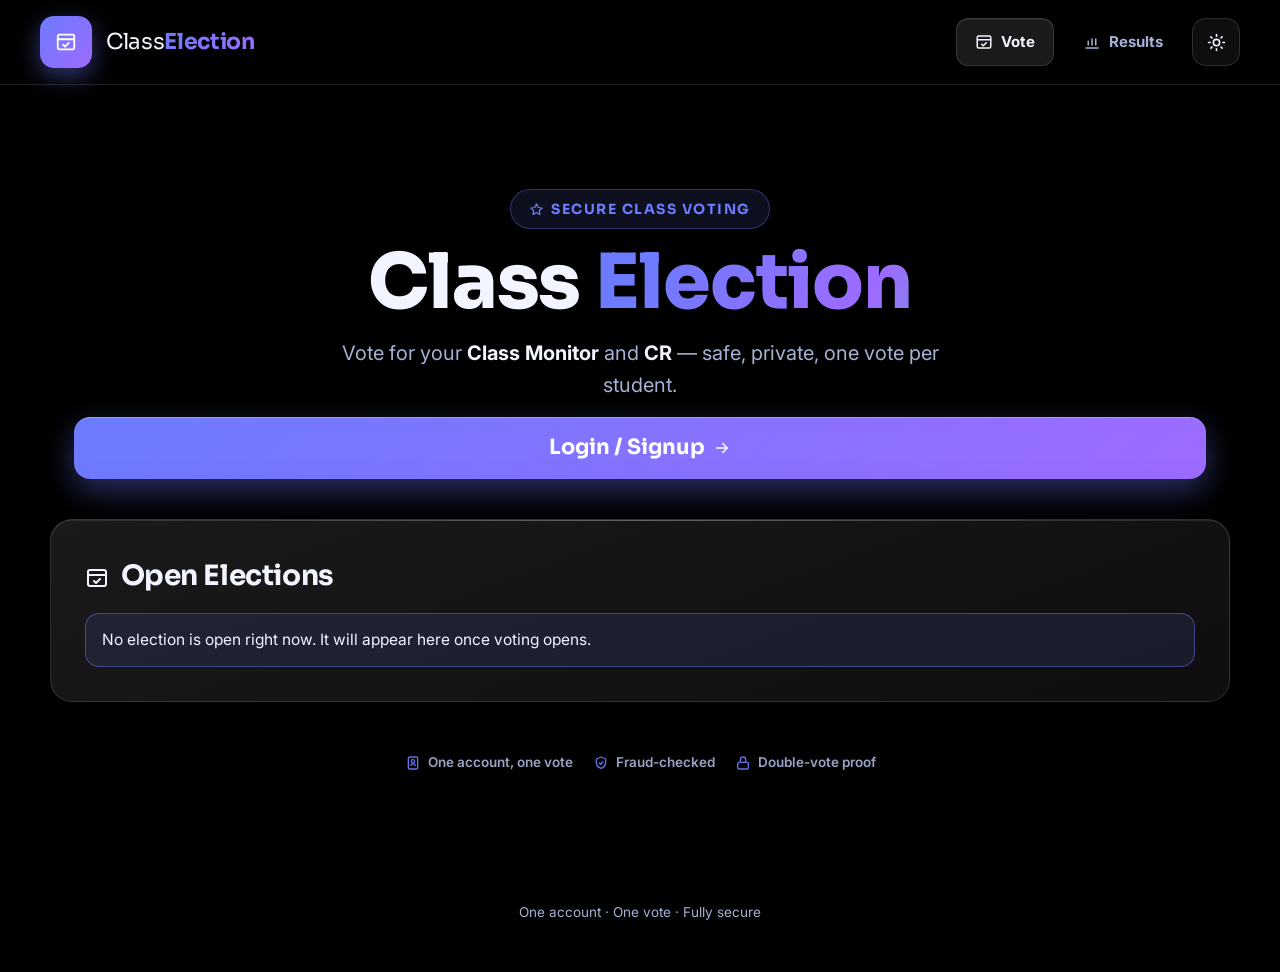
==== index.html @ 19b4c47c "BharatCart Universal — full source" ====
<!doctype html>
<html lang="en" data-theme="dark">
  <head>
    <meta charset="UTF-8" />
    <meta name="viewport" content="width=device-width, initial-scale=1.0, viewport-fit=cover" />
    <meta name="description" content="Secure online voting for Class Monitor and CR election." />
    <meta name="theme-color" content="#000000" />
    <title>Class Election — Monitor &amp; CR Voting</title>
    <script>
      // No-flash theme: apply saved theme before first paint
      (function () {
        try {
          var t = localStorage.getItem("ce-theme") || "dark";
          document.documentElement.setAttribute("data-theme", t);
          var m = document.querySelector('meta[name="theme-color"]');
          if (m) m.setAttribute("content", t === "light" ? "#eef1f8" : "#000000");
        } catch (e) {}
      })();
    </script>
    <link rel="preconnect" href="https://fonts.googleapis.com" />
    <link rel="preconnect" href="https://fonts.gstatic.com" crossorigin />
    <link
      href="https://fonts.googleapis.com/css2?family=Sora:wght@500;600;700;800&family=Inter:wght@400;500;600;700&family=JetBrains+Mono:wght@600;700;800&display=swap"
      rel="stylesheet"
    />
    <link rel="stylesheet" href="./styles.css" />
    <script src="./config.js"></script>
  </head>
  <body>
    <div class="bg" aria-hidden="true">
      <div class="bg-aurora a1"></div>
      <div class="bg-aurora a2"></div>
      <div class="bg-aurora a3"></div>
      <div class="bg-grid"></div>
      <div class="bg-noise"></div>
    </div>
    <div id="app"></div>
    <script src="./app.js"></script>
  </body>
</html>
---- styles.css ----
/* ============================================================
   ClassElection — heavy universal design system
   Themes: AMOLED dark (default) + Day light, toggled via
   [data-theme] on <html>. One codebase, every screen:
   mobile → tablet → laptop → TV.
   Fonts: Sora (display) · Inter (body) · JetBrains Mono (codes)
   ============================================================ */

/* ---------- AMOLED DARK (default) ---------- */
:root,
:root[data-theme="dark"] {
  --bg: #000000;
  --bg-soft: #0a0d18;
  --card: rgba(255, 255, 255, 0.055);
  --card-strong: rgba(255, 255, 255, 0.1);
  --card-solid: #10141f;
  --border: rgba(255, 255, 255, 0.13);
  --text: #f2f5ff;
  --muted: #a7b1d4;
  --input-bg: rgba(0, 0, 0, 0.45);
  --accent: #6c7bff;
  --accent2: #9d6bff;
  --green: #34d399;
  --red: #f87171;
  --amber: #fbbf24;
  --shadow: 0 24px 70px rgba(0, 0, 0, 0.55);
  --glow-a1: rgba(108, 123, 255, 0.5);
  --glow-a2: rgba(157, 107, 255, 0.38);
  --glow-a3: rgba(52, 211, 153, 0.2);
  --grid-line: rgba(255, 255, 255, 0.04);
  --topbar-bg: rgba(0, 0, 0, 0.72);
  --stat-bg: rgba(0, 0, 0, 0.35);
  color-scheme: dark;
}

/* ---------- DAY LIGHT ---------- */
:root[data-theme="light"] {
  --bg: #e9edf6;
  --bg-soft: #f7f9fd;
  --card: rgba(255, 255, 255, 0.62);
  --card-strong: rgba(255, 255, 255, 0.85);
  --card-solid: #ffffff;
  --border: rgba(20, 32, 70, 0.12);
  --text: #101a33;
  --muted: #5b6a8f;
  --input-bg: rgba(255, 255, 255, 0.9);
  --accent: #4f5ef5;
  --accent2: #8b46ff;
  --green: #0d9d6c;
  --red: #dc2626;
  --amber: #b45309;
  --shadow: 0 24px 60px rgba(50, 70, 140, 0.16);
  --glow-a1: rgba(108, 123, 255, 0.28);
  --glow-a2: rgba(157, 107, 255, 0.22);
  --glow-a3: rgba(52, 211, 153, 0.16);
  --grid-line: rgba(20, 32, 70, 0.05);
  --topbar-bg: rgba(255, 255, 255, 0.72);
  --stat-bg: rgba(255, 255, 255, 0.7);
  color-scheme: light;
}

:root {
  --radius: clamp(14px, 2.5vw, 22px);
  --gap: clamp(12px, 2.5vw, 24px);
  --pad: clamp(18px, 4vw, 34px);
  --tap: 48px;
  --font-display: "Sora", "Segoe UI", system-ui, sans-serif;
  --font-body: "Inter", "Segoe UI", system-ui, sans-serif;
  --font-mono: "JetBrains Mono", ui-monospace, monospace;
  --maxw: min(1180px, 100% - clamp(24px, 6vw, 64px));
}

* { box-sizing: border-box; margin: 0; padding: 0; }

html { scroll-behavior: smooth; -webkit-text-size-adjust: 100%; }

body {
  font-family: var(--font-body);
  background: var(--bg);
  color: var(--text);
  min-height: 100vh;
  min-height: 100dvh;
  font-size: clamp(15px, 1.6vw + 0.6rem, 18px);
  line-height: 1.6;
  -webkit-tap-highlight-color: transparent;
  overflow-x: hidden;
  transition: background 0.35s ease, color 0.35s ease;
}

::selection { background: rgba(108, 123, 255, 0.45); }
a { color: var(--accent2); }

h1, h2, h3, .brand-text, .feature-title, .stat-num, .position-title h3 {
  font-family: var(--font-display);
  letter-spacing: -0.015em;
}

/* ---------- Animated background ---------- */
.bg { position: fixed; inset: 0; z-index: -1; overflow: hidden; background: var(--bg); transition: background 0.35s ease; }
.bg-aurora { position: absolute; border-radius: 50%; filter: blur(clamp(60px, 12vw, 160px)); opacity: 0.55; will-change: transform; }
.a1 {
  width: 55vmax; height: 55vmax; left: -15vmax; top: -15vmax;
  background: radial-gradient(circle, var(--glow-a1), transparent 65%);
  animation: drift1 26s ease-in-out infinite alternate;
}
.a2 {
  width: 48vmax; height: 48vmax; right: -12vmax; top: 12vh;
  background: radial-gradient(circle, var(--glow-a2), transparent 65%);
  animation: drift2 32s ease-in-out infinite alternate;
}
.a3 {
  width: 60vmax; height: 60vmax; left: 18vw; bottom: -28vmax;
  background: radial-gradient(circle, var(--glow-a3), transparent 65%);
  animation: drift1 38s ease-in-out infinite alternate-reverse;
}
@keyframes drift1 { from { transform: translate(0, 0) scale(1); } to { transform: translate(9vmax, 6vmax) scale(1.18); } }
@keyframes drift2 { from { transform: translate(0, 0) scale(1.1); } to { transform: translate(-8vmax, 8vmax) scale(0.94); } }
.bg-grid {
  position: absolute; inset: 0;
  background-image:
    linear-gradient(var(--grid-line) 1px, transparent 1px),
    linear-gradient(90deg, var(--grid-line) 1px, transparent 1px);
  background-size: clamp(36px, 6vw, 72px) clamp(36px, 6vw, 72px);
  mask-image: radial-gradient(ellipse 90% 70% at 50% 0%, black 30%, transparent 100%);
}
.bg-noise {
  position: absolute; inset: 0; opacity: 0.5; mix-blend-mode: overlay;
  background-image: url("data:image/svg+xml,%3Csvg xmlns='http://www.w3.org/2000/svg' width='120' height='120'%3E%3Cfilter id='n'%3E%3CfeTurbulence type='fractalNoise' baseFrequency='0.9' numOctaves='2'/%3E%3CfeColorMatrix type='saturate' values='0'/%3E%3C/filter%3E%3Crect width='120' height='120' filter='url(%23n)' opacity='0.28'/%3E%3C/svg%3E");
}
:root[data-theme="light"] .bg-noise { opacity: 0.25; }

/* ---------- Layout ---------- */
.container {
  width: var(--maxw);
  margin-inline: auto;
  padding: clamp(16px, 3vw, 32px) 0 clamp(48px, 8vw, 96px);
  display: flex; flex-direction: column; gap: var(--gap);
}

/* ---------- Top bar ---------- */
.topbar {
  position: sticky; top: 0; z-index: 50;
  display: flex; align-items: center; justify-content: space-between;
  gap: 12px;
  padding: clamp(10px, 1.8vw, 16px) clamp(16px, 4vw, 40px);
  background: var(--topbar-bg);
  backdrop-filter: blur(18px) saturate(1.4);
  -webkit-backdrop-filter: blur(18px) saturate(1.4);
  border-bottom: 1px solid var(--border);
  transition: background 0.35s ease;
}
.brand { display: flex; align-items: center; gap: clamp(8px, 1.5vw, 14px); text-decoration: none; color: var(--text); }
.brand-badge {
  font-size: clamp(20px, 3vw, 28px);
  width: clamp(40px, 7vw, 52px); height: clamp(40px, 7vw, 52px);
  display: grid; place-items: center; border-radius: 14px;
  background: linear-gradient(135deg, var(--accent), var(--accent2));
  box-shadow: 0 8px 24px rgba(108, 123, 255, 0.45);
}
.brand-text { font-size: clamp(17px, 2.6vw, 22px); }
.brand-text b {
  background: linear-gradient(135deg, var(--accent), var(--accent2));
  -webkit-background-clip: text; background-clip: text; color: transparent;
}
.topnav { display: flex; gap: clamp(4px, 1vw, 10px); align-items: center; }
.topnav a {
  display: inline-flex; align-items: center; gap: 8px;
  min-height: var(--tap);
  padding: 8px clamp(10px, 2vw, 18px);
  color: var(--muted); text-decoration: none;
  font-size: clamp(13px, 1.8vw, 15px); font-weight: 700;
  border-radius: 12px; border: 1px solid transparent;
  transition: all 0.18s ease;
}
.topnav a:hover { color: var(--text); background: var(--card); }
.topnav a.active {
  color: var(--text); background: var(--card-strong);
  border-color: var(--border);
  box-shadow: inset 0 1px 0 rgba(255, 255, 255, 0.08);
}
.topnav a.admin-link { color: var(--amber); }
.topnav a.admin-link.active { color: var(--amber); }
.nav-icon { font-size: 1.1em; }
@media (max-width: 480px) {
  .nav-label { display: none; }
  .topnav a { padding: 8px 12px; }
  .nav-icon { font-size: 1.35em; }
  /* 390px fit: brand text hide, tighter bar, smaller toggle buttons */
  .brand-text { display: none; }
  .topbar { gap: 8px; padding: 10px 12px; }
  .topnav { gap: 6px; }
  .icon-btn { width: 42px; height: 42px; font-size: 18px; border-radius: 12px; }
}

/* Icon toggle buttons (theme / sound) */
.icon-btn {
  width: var(--tap); height: var(--tap);
  display: grid; place-items: center;
  font-size: 20px; cursor: pointer;
  background: var(--card); border: 1px solid var(--border);
  border-radius: 14px; color: var(--text);
  transition: transform 0.15s ease, border-color 0.15s ease;
  flex-shrink: 0;
}
.icon-btn:hover { border-color: var(--accent); transform: translateY(-2px); }
.icon-btn:active { transform: scale(0.94); }

/* ---------- Cards ---------- */
.card {
  background: linear-gradient(160deg, var(--card-strong), var(--card));
  border: 1px solid var(--border);
  border-radius: var(--radius);
  padding: var(--pad);
  backdrop-filter: blur(16px) saturate(1.3);
  -webkit-backdrop-filter: blur(16px) saturate(1.3);
  box-shadow: var(--shadow), inset 0 1px 0 rgba(255, 255, 255, 0.08);
  position: relative;
  overflow: hidden;
  transition: background 0.35s ease, border-color 0.35s ease;
}
.card::before {
  content: ""; position: absolute; inset: 0 0 auto 0; height: 1px;
  background: linear-gradient(90deg, transparent, rgba(255,255,255,0.28), transparent);
  pointer-events: none;
}
:root[data-theme="light"] .card::before {
  background: linear-gradient(90deg, transparent, rgba(255,255,255,0.9), transparent);
}
.card h2 { font-size: clamp(20px, 3.4vw, 28px); margin-bottom: 8px; }
.card h3 { font-size: clamp(16px, 2.6vw, 21px); margin: 18px 0 10px; }
.sub { color: var(--muted); font-size: clamp(13.5px, 2vw, 16px); line-height: 1.65; margin-bottom: 16px; }
.center { text-align: center; }

/* ---------- Hero ---------- */
.hero { text-align: center; padding: clamp(28px, 6vw, 72px) clamp(8px, 2vw, 24px) clamp(8px, 2vw, 16px); }
.hero.slim { padding-top: clamp(12px, 3vw, 32px); }
.hero-eyebrow {
  display: inline-block; margin-bottom: 14px;
  font-family: var(--font-display);
  font-size: clamp(12px, 1.8vw, 14px); font-weight: 700; letter-spacing: 1.5px; text-transform: uppercase;
  color: var(--accent); background: color-mix(in srgb, var(--accent) 12%, transparent);
  border: 1px solid color-mix(in srgb, var(--accent) 35%, transparent);
  padding: 8px 18px; border-radius: 99px;
}
.hero h1 {
  font-family: var(--font-display);
  font-size: clamp(34px, 8.5vw, 76px);
  line-height: 1.05; font-weight: 800;
  margin-bottom: 14px;
}
.hero h1 .grad, .grad {
  background: linear-gradient(120deg, var(--accent) 10%, var(--accent2) 45%, var(--green) 90%);
  background-size: 200% auto;
  -webkit-background-clip: text; background-clip: text; color: transparent;
  animation: shine 6s linear infinite;
}
@keyframes shine { to { background-position: 200% center; } }
.hero-sub { color: var(--muted); font-size: clamp(15px, 2.6vw, 20px); max-width: 640px; margin: 0 auto; }
.hero-sub b { color: var(--text); }

/* ---------- Feature grid ---------- */
.feature-grid {
  display: grid; gap: var(--gap);
  grid-template-columns: repeat(auto-fit, minmax(min(100%, 220px), 1fr));
}
.feature {
  background: var(--card); border: 1px solid var(--border);
  border-radius: var(--radius); padding: clamp(16px, 3vw, 26px);
  backdrop-filter: blur(10px);
  transition: transform 0.2s ease, border-color 0.2s ease, background 0.35s ease;
}
.feature:hover { transform: translateY(-4px); border-color: color-mix(in srgb, var(--accent) 55%, transparent); }
.feature-icon { font-size: clamp(26px, 4.5vw, 38px); margin-bottom: 10px; }
.feature-title { font-weight: 700; font-size: clamp(15px, 2.4vw, 18px); margin-bottom: 6px; }
.feature-text { color: var(--muted); font-size: clamp(13px, 2vw, 15px); line-height: 1.6; }

/* ---------- Forms ---------- */
label.lbl {
  display: block; font-size: clamp(11px, 1.8vw, 13px); font-weight: 700;
  font-family: var(--font-display);
  color: var(--muted); margin: 16px 0 8px;
  text-transform: uppercase; letter-spacing: 0.8px;
}
input[type="text"], input[type="password"], input[type="email"], input[type="tel"], input[type="number"], input[type="url"], select, textarea {
  width: 100%; min-height: var(--tap);
  padding: 13px 16px; font-size: clamp(15px, 2.2vw, 17px); color: var(--text);
  background: var(--input-bg); border: 1px solid var(--border);
  border-radius: 14px; outline: none; font-family: inherit;
  transition: border-color 0.15s ease, box-shadow 0.15s ease, background 0.35s ease;
}
input:focus, select:focus, textarea:focus {
  border-color: var(--accent);
  box-shadow: 0 0 0 4px color-mix(in srgb, var(--accent) 22%, transparent);
}
select option { background: var(--card-solid); color: var(--text); }
textarea { font-family: var(--font-mono); font-size: 13px; resize: vertical; margin-top: 12px; }
.token-input {
  text-align: center; letter-spacing: clamp(2px, 1vw, 5px);
  font-weight: 800; font-size: clamp(19px, 4vw, 26px) !important;
  text-transform: uppercase; font-family: var(--font-mono) !important;
}
.form-row { display: flex; gap: 10px; flex-wrap: wrap; }
.form-row > * { flex: 1 1 200px; }

/* ---------- Buttons ---------- */
.btn {
  display: inline-flex; justify-content: center; align-items: center; gap: 10px;
  width: 100%; min-height: clamp(52px, 8vw, 60px);
  padding: 14px 20px; margin-top: 18px;
  font-family: var(--font-display);
  font-size: clamp(15px, 2.4vw, 18px); font-weight: 700; color: #fff; cursor: pointer;
  background: linear-gradient(135deg, var(--accent), var(--accent2));
  border: none; border-radius: 16px;
  box-shadow: 0 12px 32px color-mix(in srgb, var(--accent) 40%, transparent), inset 0 1px 0 rgba(255,255,255,0.25);
  transition: transform 0.12s ease, filter 0.15s ease, box-shadow 0.15s ease;
  text-decoration: none;
}
.btn:hover { filter: brightness(1.1); }
.btn:active { transform: scale(0.98); }
.btn:disabled { opacity: 0.55; cursor: not-allowed; transform: none; }
.btn.ghost {
  background: var(--card-strong); border: 1px solid var(--border);
  box-shadow: none; color: var(--text);
}
.btn.danger { background: linear-gradient(135deg, #ef4444, #b91c1c); box-shadow: 0 12px 32px rgba(239, 68, 68, 0.35); }
.btn.small {
  width: auto; min-height: var(--tap);
  padding: 10px 18px; font-size: clamp(13px, 2vw, 14.5px);
  margin-top: 0; border-radius: 12px; flex: 1 1 auto;
}
.btn.big { font-size: clamp(17px, 3vw, 21px); }
.btn-row { display: flex; gap: 10px; flex-wrap: wrap; margin-top: 16px; }
.btn-row .btn { margin-top: 0; }
.mini-btn {
  min-height: 40px; padding: 8px 14px;
  font-size: clamp(12px, 1.8vw, 13px); font-weight: 700;
  border-radius: 10px; border: 1px solid var(--border);
  background: var(--card); color: var(--text); cursor: pointer; font-family: inherit;
  transition: border-color 0.15s ease;
  white-space: nowrap;
}
.mini-btn:hover { border-color: var(--accent); }
.mini-btn.danger { color: var(--red); border-color: color-mix(in srgb, var(--red) 45%, transparent); }

/* ---------- Alerts ---------- */
.alert {
  padding: 14px 16px; border-radius: 14px;
  font-size: clamp(13.5px, 2vw, 15.5px); margin-top: 14px; line-height: 1.6;
  border: 1px solid;
}
.alert.error { background: color-mix(in srgb, var(--red) 12%, transparent); border-color: color-mix(in srgb, var(--red) 45%, transparent); }
.alert.ok { background: color-mix(in srgb, var(--green) 12%, transparent); border-color: color-mix(in srgb, var(--green) 45%, transparent); }
.alert.warn { background: color-mix(in srgb, var(--amber) 10%, transparent); border-color: color-mix(in srgb, var(--amber) 45%, transparent); }
.alert.info { background: color-mix(in srgb, var(--accent) 12%, transparent); border-color: color-mix(in srgb, var(--accent) 45%, transparent); }

.checklist { list-style: none; display: flex; flex-direction: column; gap: 10px; }
.checklist li { position: relative; padding-left: 30px; color: var(--muted); font-size: clamp(13.5px, 2vw, 15.5px); line-height: 1.6; }
.checklist li::before {
  content: "✓"; position: absolute; left: 0; top: 1px;
  width: 20px; height: 20px; display: grid; place-items: center;
  font-size: 12px; font-weight: 900; color: #06281c;
  background: var(--green); border-radius: 50%;
}

/* ---------- Ballot ---------- */
.position-title { display: flex; align-items: center; gap: 12px; margin: 8px 0 14px; }
.position-title .icon { font-size: clamp(24px, 4.5vw, 34px); }
.position-title h3 { margin: 0; font-size: clamp(18px, 3.4vw, 26px); }
.position-title small { color: var(--muted); font-size: clamp(12px, 2vw, 14px); font-family: var(--font-body); font-weight: 500; }

.cand-grid {
  display: grid; gap: clamp(10px, 2vw, 18px);
  grid-template-columns: repeat(auto-fill, minmax(min(100%, 300px), 1fr));
}
.candidate {
  display: flex; align-items: center; gap: clamp(12px, 2.5vw, 18px);
  background: linear-gradient(160deg, var(--card-strong), var(--card));
  border: 2px solid var(--border);
  border-radius: var(--radius);
  padding: clamp(14px, 2.8vw, 22px);
  min-height: 84px;
  cursor: pointer; user-select: none;
  transition: border-color 0.18s ease, box-shadow 0.18s ease, background 0.35s ease;
  will-change: transform;
  outline: none;
}
.candidate:hover { border-color: color-mix(in srgb, var(--accent) 60%, transparent); }
.candidate:focus-visible {
  border-color: var(--accent);
  box-shadow: 0 0 0 4px color-mix(in srgb, var(--accent) 25%, transparent);
}
.candidate.selected {
  border-color: var(--green);
  background: linear-gradient(160deg, color-mix(in srgb, var(--green) 16%, transparent), color-mix(in srgb, var(--green) 5%, transparent));
  box-shadow: 0 0 0 4px color-mix(in srgb, var(--green) 18%, transparent), 0 14px 40px color-mix(in srgb, var(--green) 20%, transparent);
}
.candidate .avatar {
  width: clamp(56px, 10vw, 76px); height: clamp(56px, 10vw, 76px);
  border-radius: 50%; flex-shrink: 0;
  background: linear-gradient(135deg, var(--accent), var(--accent2));
  display: grid; place-items: center;
  font-size: clamp(22px, 4vw, 32px); font-weight: 800; font-family: var(--font-display); color: #fff;
  overflow: hidden; box-shadow: 0 8px 20px rgba(0, 0, 0, 0.35);
}
.candidate .avatar img { width: 100%; height: 100%; object-fit: cover; }
.candidate .cname { font-size: clamp(16px, 2.8vw, 20px); font-weight: 700; font-family: var(--font-display); }
.candidate .tick {
  margin-left: auto; font-size: clamp(20px, 4vw, 28px); color: var(--green);
  opacity: 0; transform: scale(0.4); transition: all 0.2s ease;
}
.candidate.selected .tick { opacity: 1; transform: scale(1); }
.kbd-hint { color: var(--muted); font-size: clamp(11.5px, 1.8vw, 13px); margin-top: 10px; }
kbd {
  font-family: var(--font-mono); font-size: 0.85em;
  background: var(--card-strong); border: 1px solid var(--border);
  border-bottom-width: 2px; border-radius: 6px; padding: 1px 7px;
}

/* ---------- Results ---------- */
.result-row { margin-bottom: clamp(14px, 3vw, 22px); }
.result-row .rhead {
  display: flex; justify-content: space-between; align-items: baseline; gap: 10px;
  font-size: clamp(15px, 2.6vw, 19px); font-weight: 700; margin-bottom: 8px;
  font-family: var(--font-display);
}
.result-row .rhead .votes { color: var(--muted); font-weight: 600; font-family: var(--font-body); font-size: clamp(12.5px, 2vw, 15px); white-space: nowrap; }
.result-row .rank {
  display: inline-grid; place-items: center;
  min-width: 1.9em; height: 1.9em; padding: 0 6px;
  font-size: 0.72em; font-weight: 800; border-radius: 10px;
  background: var(--card-strong); color: var(--muted); margin-right: 8px;
}
.result-row.winner .rank { background: linear-gradient(135deg, var(--green), #10b981); color: #06281c; }
.bar {
  height: clamp(12px, 2.4vw, 18px);
  background: color-mix(in srgb, var(--text) 8%, transparent);
  border-radius: 99px; overflow: hidden;
  box-shadow: inset 0 2px 6px rgba(0, 0, 0, 0.25);
}
.bar > div {
  height: 100%; border-radius: 99px;
  background: linear-gradient(90deg, var(--accent), var(--accent2));
  transition: width 1s cubic-bezier(0.22, 1, 0.36, 1);
  box-shadow: 0 0 16px color-mix(in srgb, var(--accent) 60%, transparent);
}
.result-row.winner .rhead .cname::after { content: ""; }
.result-row.winner .bar > div {
  background: linear-gradient(90deg, var(--green), #10b981);
  box-shadow: 0 0 16px color-mix(in srgb, var(--green) 60%, transparent);
}

/* ---------- Admin ---------- */
.detail-head { display: flex; align-items: center; justify-content: space-between; gap: 12px; flex-wrap: wrap; margin-bottom: 6px; }
.stat-grid {
  display: grid; gap: 10px; margin: 16px 0;
  grid-template-columns: repeat(auto-fit, minmax(min(100%, 130px), 1fr));
}
.stat {
  background: var(--stat-bg); border: 1px solid var(--border);
  border-radius: 14px; padding: 14px 10px; text-align: center;
  transition: background 0.35s ease;
}
.stat-num { font-size: clamp(20px, 4vw, 30px); font-weight: 800; }
.stat-lbl { font-size: clamp(11px, 1.8vw, 13px); color: var(--muted); text-transform: uppercase; letter-spacing: 0.6px; margin-top: 4px; }
.kv {
  display: flex; justify-content: space-between; align-items: center; gap: 10px;
  padding: 14px 4px; border-bottom: 1px solid var(--border);
  font-size: clamp(13.5px, 2.2vw, 15.5px); flex-wrap: wrap;
}
.kv:last-child { border-bottom: none; }
.pill {
  font-size: clamp(10px, 1.6vw, 12px); font-weight: 700; font-family: var(--font-display);
  padding: 6px 14px; border-radius: 99px;
  text-transform: uppercase; letter-spacing: 0.8px; white-space: nowrap;
}
.pill.draft { background: color-mix(in srgb, var(--muted) 15%, transparent); color: var(--muted); }
.pill.open { background: color-mix(in srgb, var(--green) 15%, transparent); color: var(--green); box-shadow: 0 0 14px color-mix(in srgb, var(--green) 30%, transparent); }
.pill.closed { background: color-mix(in srgb, var(--red) 15%, transparent); color: var(--red); }
.pill.pending { background: color-mix(in srgb, var(--amber) 18%, transparent); color: var(--amber); }
.pill.verified { background: color-mix(in srgb, var(--green) 18%, transparent); color: var(--green); }
.pill.rejected { background: color-mix(in srgb, var(--red) 18%, transparent); color: var(--red); }
.pill.voted { background: color-mix(in srgb, var(--accent) 18%, transparent); color: var(--accent); }
.pill.ok { background: color-mix(in srgb, var(--green) 18%, transparent); color: var(--green); }
.pill.warn { background: color-mix(in srgb, var(--amber) 18%, transparent); color: var(--amber); }
.list-item {
  display: flex; align-items: center; gap: 12px;
  padding: 12px 4px; border-bottom: 1px solid var(--border);
  font-size: clamp(13.5px, 2.2vw, 15.5px); flex-wrap: wrap;
}
.list-item:last-child { border: none; }
.list-item .grow, .kv .grow { flex: 1 1 160px; }
.tag {
  font-size: clamp(10px, 1.6vw, 12px); font-weight: 700; font-family: var(--font-display);
  padding: 5px 12px; border-radius: 99px;
  background: color-mix(in srgb, var(--accent) 16%, transparent); color: var(--accent);
  text-transform: uppercase; letter-spacing: 0.5px; white-space: nowrap;
}

/* ---------- QR share ---------- */
.qr-wrap {
  display: flex; gap: clamp(16px, 4vw, 32px); align-items: center;
  flex-wrap: wrap; justify-content: center; margin-top: 6px;
}
.qr-frame {
  background: #fff; padding: 14px; border-radius: 18px;
  box-shadow: 0 16px 44px rgba(0, 0, 0, 0.25);
  line-height: 0;
}
.qr-frame img { width: clamp(150px, 38vw, 210px); height: auto; border-radius: 8px; }
.qr-side { flex: 1 1 240px; min-width: 220px; }
.share-row { display: flex; gap: 10px; flex-wrap: wrap; margin-top: 14px; }

/* ---------- Success / misc ---------- */
.success-check {
  font-size: clamp(56px, 12vw, 96px); text-align: center; margin: 6px 0 14px;
  animation: pop 0.55s cubic-bezier(0.22, 1, 0.36, 1);
  filter: drop-shadow(0 10px 30px color-mix(in srgb, var(--green) 50%, transparent));
}
@keyframes pop {
  0% { transform: scale(0.3); opacity: 0; }
  70% { transform: scale(1.18); }
  100% { transform: scale(1); opacity: 1; }
}
.spinner {
  width: 1.1em; height: 1.1em; border-radius: 50%;
  border: 2.5px solid color-mix(in srgb, var(--text) 30%, transparent);
  border-top-color: var(--text);
  animation: spin 0.7s linear infinite; display: inline-block;
}
.spinner.big { width: 44px; height: 44px; border-width: 4px; margin: 10px auto; display: block; }
@keyframes spin { to { transform: rotate(360deg); } }

.reveal { animation: rise 0.55s cubic-bezier(0.22, 1, 0.36, 1) both; }
.page-enter { animation: pageIn 0.4s cubic-bezier(0.22, 1, 0.36, 1) both; }
@keyframes rise { from { opacity: 0; transform: translateY(22px); } to { opacity: 1; transform: translateY(0); } }
@keyframes pageIn { from { opacity: 0; transform: translateY(14px); } to { opacity: 1; transform: translateY(0); } }

/* Confetti */
.confetti { position: fixed; inset: 0; pointer-events: none; z-index: 100; overflow: hidden; }
.confetti-piece { position: absolute; top: -20px; border-radius: 2px; animation: fall 2.8s cubic-bezier(0.3, 0.6, 0.6, 1) forwards; }
@keyframes fall {
  0% { transform: translateY(0) rotate(0deg); opacity: 1; }
  100% { transform: translateY(110vh) rotate(720deg); opacity: 0.2; }
}

.footer { text-align: center; color: var(--muted); font-size: clamp(12px, 1.8vw, 13.5px); padding: 24px 16px 48px; }
.footer a { color: var(--accent2); }

/* ---------- Large screens (TV / ultrawide) ---------- */
@media (min-width: 1600px) {
  :root { --maxw: min(1500px, 100% - 96px); }
  .cand-grid { grid-template-columns: repeat(auto-fill, minmax(380px, 1fr)); }
}

/* ---------- Small phones ---------- */
@media (max-width: 420px) {
  .btn-row .btn.small { flex: 1 1 100%; }
  .kv { align-items: flex-start; }
}

/* ---------- Reduced motion ---------- */
@media (prefers-reduced-motion: reduce) {
  *, *::before, *::after { animation-duration: 0.01ms !important; transition-duration: 0.01ms !important; }
  html { scroll-behavior: auto; }
}

/* ---------- Landscape phones ---------- */
@media (max-height: 500px) and (orientation: landscape) {
  .hero { padding-top: 16px; padding-bottom: 4px; }
  .hero h1 { font-size: clamp(28px, 6vw, 44px); }
}

/* ---------- Plain black background in dark theme ---------- */
:root[data-theme="dark"] .bg-aurora,
:root[data-theme="dark"] .bg-grid,
:root[data-theme="dark"] .bg-noise {
  display: none;
}
:root[data-theme="dark"] .bg { background: #000; }

/* ---------- SVG icons ---------- */
.icon { flex: none; vertical-align: -0.18em; }
h1 .icon, h2 .icon, h3 .icon { margin-right: 6px; }
.brand-badge {
  display: inline-flex; align-items: center; justify-content: center;
  color: #fff;
}
.nav-icon { display: inline-flex; }
.nav-icon .icon { vertical-align: 0; }
.icon-btn { display: inline-flex; align-items: center; justify-content: center; }
.btn { display: inline-flex; align-items: center; justify-content: center; gap: 8px; }
.btn .icon { vertical-align: 0; }
.mini-btn { display: inline-flex; align-items: center; gap: 5px; }
.mini-btn .icon { vertical-align: 0; }
.hero-eyebrow { display: inline-flex; align-items: center; gap: 7px; }
.hero-eyebrow .icon { vertical-align: 0; }
.feature-icon {
  margin-bottom: 12px;
  width: 58px; height: 58px; border-radius: 16px;
  display: inline-flex; align-items: center; justify-content: center;
  background: linear-gradient(135deg, var(--grad-a), var(--grad-b));
  color: #fff;
  box-shadow: 0 8px 24px rgba(108, 123, 255, 0.35);
}
.position-title .icon { display: inline-flex; color: var(--accent2); }
.position-title .icon .icon { vertical-align: 0; }
.candidate .tick { display: inline-flex; align-items: center; justify-content: center; }
.candidate .tick .icon { vertical-align: 0; }
.success-check { display: inline-flex; color: var(--green); margin-bottom: 8px; }
.stat-num { display: flex; align-items: center; justify-content: center; }
.alert { display: flex; align-items: flex-start; gap: 9px; }
.alert .icon { margin-top: 2px; }

/* ---------- ID card upload ---------- */
.upload-row { display: flex; gap: 10px; flex-wrap: wrap; }
.id-preview-wrap { display: flex; flex-direction: column; align-items: flex-start; }
.id-preview {
  max-width: min(100%, 420px); border-radius: 14px;
  border: 1px solid var(--card-border);
  box-shadow: var(--shadow);
}
.ok-pill {
  display: inline-flex; align-items: center; gap: 7px;
  padding: 8px 14px; border-radius: 999px;
  background: color-mix(in srgb, var(--green) 16%, transparent);
  color: var(--green); font-weight: 600; font-size: 0.9em;
  border: 1px solid color-mix(in srgb, var(--green) 45%, transparent);
}

/* ---------- Admin ID review grid ---------- */
.id-grid {
  display: grid; gap: 12px;
  grid-template-columns: repeat(auto-fill, minmax(150px, 1fr));
}
.id-thumb {
  border-radius: 12px; overflow: hidden;
  border: 1px solid var(--card-border);
  background: var(--input-bg);
}
.id-thumb img { width: 100%; height: 130px; object-fit: cover; display: block; }
.id-thumb small {
  display: block; padding: 6px 9px;
  color: var(--muted); font-size: 0.72em;
}
/* Registration-row ID thumbnail button */
.id-thumb-btn {
  flex: 0 0 auto; width: 64px; height: 64px;
  padding: 0; border-radius: 12px; overflow: hidden;
  border: 1px solid var(--card-border);
  background: var(--input-bg); cursor: zoom-in;
}
.id-thumb-btn img { width: 100%; height: 100%; object-fit: cover; display: block; }

/* ---------- Voter ID box ---------- */
.voter-id-box {
  margin: 18px 0; padding: 20px;
  border-radius: 18px; text-align: center;
  background: linear-gradient(135deg,
    color-mix(in srgb, var(--accent) 16%, transparent),
    color-mix(in srgb, var(--accent2) 12%, transparent));
  border: 1px dashed color-mix(in srgb, var(--accent) 55%, transparent);
}
.voter-id-head {
  display: inline-flex; align-items: center; gap: 8px;
  font-weight: 700; color: var(--accent2); margin-bottom: 8px;
}
.voter-id-code {
  font-family: var(--font-mono);
  font-size: clamp(26px, 6vw, 38px); font-weight: 800;
  letter-spacing: 0.12em; margin: 6px 0 14px;
  background: linear-gradient(135deg, var(--grad-a), var(--grad-b));
  -webkit-background-clip: text; background-clip: text; color: transparent;
}

/* ---------- Toggle switch (admin) ---------- */
.switch-row { display: flex; align-items: center; gap: 14px; cursor: pointer; font-weight: 600; }
.switch {
  position: relative; width: 58px; height: 32px; border-radius: 999px;
  background: var(--input-bg); border: 1px solid var(--card-border);
  cursor: pointer; transition: background 0.25s ease; flex: none; padding: 0;
}
.switch .knob {
  position: absolute; top: 3px; left: 4px; width: 24px; height: 24px;
  border-radius: 50%; background: var(--muted);
  transition: transform 0.25s ease, background 0.25s ease;
}
.switch.on { background: linear-gradient(135deg, var(--grad-a), var(--grad-b)); border-color: transparent; }
.switch.on .knob { transform: translateX(25px); background: #fff; }

/* ---------- QR / share ---------- */
.qr-frame img { display: block; }
.share-row { display: flex; gap: 10px; flex-wrap: wrap; }

/* ============================================================
   v2 — signup-based voter flow styles
   ============================================================ */

/* ---------- Auth ---------- */
.auth-wrap {
  position: relative;
  display: flex;
  justify-content: center;
  padding: 24px 0 40px;
  overflow: hidden;
}
.auth-orb {
  position: absolute;
  border-radius: 50%;
  filter: blur(70px);
  opacity: 0.5;
  pointer-events: none;
  animation: orbFloat 9s ease-in-out infinite;
}
.auth-orb.o1 {
  width: 320px; height: 320px;
  background: var(--glow-a1);
  top: -60px; left: -80px;
}
.auth-orb.o2 {
  width: 280px; height: 280px;
  background: var(--glow-a2);
  bottom: -40px; right: -60px;
  animation-delay: -4s;
}
@keyframes orbFloat {
  0%, 100% { transform: translate(0, 0) scale(1); }
  50% { transform: translate(30px, -24px) scale(1.08); }
}
.auth-card {
  width: 100%;
  max-width: 440px;
  position: relative;
  z-index: 1;
  text-align: center;
}
.auth-badge {
  width: 72px; height: 72px;
  margin: 0 auto 12px;
  border-radius: 22px;
  display: flex; align-items: center; justify-content: center;
  background: linear-gradient(135deg, var(--accent), var(--accent2));
  color: #fff;
  box-shadow: 0 12px 40px var(--glow-a1);
  animation: badgePulse 3s ease-in-out infinite;
}
@keyframes badgePulse {
  0%, 100% { transform: scale(1); box-shadow: 0 12px 40px var(--glow-a1); }
  50% { transform: scale(1.05); box-shadow: 0 16px 54px var(--glow-a2); }
}
.auth-tabs {
  display: flex;
  gap: 8px;
  background: var(--input-bg);
  border: 1px solid var(--border);
  border-radius: 14px;
  padding: 5px;
  margin: 18px 0;
}
.auth-tab {
  flex: 1;
  border: 0;
  background: transparent;
  color: var(--muted);
  font: inherit;
  font-weight: 700;
  padding: 10px;
  border-radius: 10px;
  cursor: pointer;
  transition: all 0.25s;
}
.auth-tab.active {
  background: linear-gradient(135deg, var(--accent), var(--accent2));
  color: #fff;
  box-shadow: 0 6px 20px var(--glow-a1);
}

/* ---------- Election list ---------- */
.election-list { display: flex; flex-direction: column; gap: 10px; }
.election-row {
  display: flex;
  align-items: center;
  gap: 14px;
  width: 100%;
  text-align: left;
  background: var(--card);
  border: 1px solid var(--border);
  border-radius: 18px;
  padding: 16px 18px;
  color: var(--text);
  font: inherit;
  cursor: pointer;
  backdrop-filter: blur(18px);
  transition: transform 0.25s, box-shadow 0.25s, border-color 0.25s;
}
.election-row:hover {
  transform: translateY(-3px);
  border-color: var(--accent);
  box-shadow: 0 14px 44px var(--glow-a1);
}
.election-icon {
  width: 52px; height: 52px;
  flex: 0 0 52px;
  border-radius: 16px;
  display: flex; align-items: center; justify-content: center;
  background: linear-gradient(135deg, var(--accent), var(--accent2));
  color: #fff;
}
.election-go { color: var(--accent); flex: 0 0 auto; }
.live-dot { color: var(--green); font-weight: 700; }
.live-dot::before {
  content: "";
  display: inline-block;
  width: 8px; height: 8px;
  border-radius: 50%;
  background: var(--green);
  margin-right: 6px;
  animation: blink 1.6s infinite;
}
@keyframes blink { 0%, 100% { opacity: 1; } 50% { opacity: 0.3; } }
.user-chip {
  display: flex;
  align-items: center;
  gap: 10px;
  margin: 18px auto 0;
  max-width: 420px;
  padding: 10px 14px;
  border-radius: 14px;
  background: var(--card);
  border: 1px solid var(--border);
  color: var(--green);
  font-size: 0.92rem;
}
.user-chip .grow { flex: 1; color: var(--text); overflow: hidden; text-overflow: ellipsis; white-space: nowrap; }

/* ---------- Registration ---------- */
.reg-card { max-width: 560px; margin: 0 auto; }
.eyebrow {
  text-transform: uppercase;
  letter-spacing: 0.18em;
  font-size: 0.75rem;
  font-weight: 800;
  color: var(--accent);
  margin: 0;
}
.file-hidden { display: none; }
.upload-drop {
  width: 100%;
  border: 2px dashed var(--border);
  border-radius: 18px;
  background: var(--input-bg);
  color: var(--text);
  font: inherit;
  padding: 34px 18px;
  display: flex;
  flex-direction: column;
  align-items: center;
  gap: 8px;
  cursor: pointer;
  transition: border-color 0.25s, transform 0.25s;
}
.upload-drop:hover { border-color: var(--accent); transform: scale(1.01); }
.upload-drop small { color: var(--muted); }
.upload-preview img {
  width: 100%;
  max-height: 320px;
  object-fit: contain;
  border-radius: 16px;
  border: 1px solid var(--border);
  background: #000;
}
.idzone { margin: 18px 0; }
.vote-done-badge {
  width: 96px; height: 96px;
  margin: 6px auto 12px;
  border-radius: 50%;
  display: flex; align-items: center; justify-content: center;
  background: linear-gradient(135deg, var(--green), #0ea5e9);
  color: #fff;
  box-shadow: 0 14px 44px rgba(52, 211, 153, 0.4);
  animation: badgePulse 3s ease-in-out infinite;
}

/* ---------- Ballot stage (heavy premium) ---------- */
.ballot-stage {
  position: relative;
  margin: -8px -8px 0;
  padding: 8px 8px 40px;
  overflow: hidden;
}
.stage-orb {
  position: absolute;
  border-radius: 50%;
  filter: blur(90px);
  opacity: 0.45;
  pointer-events: none;
  animation: orbFloat 11s ease-in-out infinite;
}
.stage-orb.s1 { width: 420px; height: 420px; background: var(--glow-a1); top: -120px; left: -120px; }
.stage-orb.s2 { width: 360px; height: 360px; background: var(--glow-a2); top: 30%; right: -140px; animation-delay: -4s; }
.stage-orb.s3 { width: 300px; height: 300px; background: var(--glow-a3); bottom: -80px; left: 30%; animation-delay: -7s; }
.stage-particles { position: absolute; inset: 0; pointer-events: none; }
.stage-particles .pt {
  position: absolute;
  width: 6px; height: 6px;
  border-radius: 50%;
  background: var(--accent);
  opacity: 0.5;
  animation: floatUp 12s linear infinite;
}
.stage-particles .pt.p1 { left: 8%; bottom: -10px; animation-delay: 0s; }
.stage-particles .pt.p2 { left: 22%; bottom: -10px; animation-delay: -3s; background: var(--accent2); }
.stage-particles .pt.p3 { left: 38%; bottom: -10px; animation-delay: -6s; }
.stage-particles .pt.p4 { left: 55%; bottom: -10px; animation-delay: -2s; background: var(--green); }
.stage-particles .pt.p5 { left: 72%; bottom: -10px; animation-delay: -8s; }
.stage-particles .pt.p6 { left: 88%; bottom: -10px; animation-delay: -5s; background: var(--accent2); }
@keyframes floatUp {
  0% { transform: translateY(0); opacity: 0; }
  10% { opacity: 0.6; }
  90% { opacity: 0.4; }
  100% { transform: translateY(-110vh); opacity: 0; }
}
.ballot-hero {
  text-align: center;
  padding: 26px 12px 10px;
  position: relative;
  z-index: 1;
}
.ballot-hero h1 {
  font-size: clamp(1.7rem, 5vw, 2.8rem);
  margin: 6px 0 10px;
  background: linear-gradient(120deg, #fff, var(--accent) 60%, var(--accent2));
  -webkit-background-clip: text;
  background-clip: text;
  color: transparent;
}
:root[data-theme="light"] .ballot-hero h1 {
  background: linear-gradient(120deg, var(--text), var(--accent) 60%, var(--accent2));
  -webkit-background-clip: text;
  background-clip: text;
}
.ballot-sub { color: var(--muted); max-width: 520px; margin: 0 auto; }
.ballot-sub .icon { vertical-align: -2px; color: var(--accent); }

.ballot-section { margin-top: 30px; position: relative; z-index: 1; }
.ballot-sec-head {
  display: flex;
  align-items: center;
  gap: 12px;
  margin-bottom: 14px;
  padding: 0 4px;
}
.ballot-sec-head h3 { margin: 0; font-size: 1.25rem; }
.ballot-sec-icon {
  width: 44px; height: 44px;
  border-radius: 14px;
  display: flex; align-items: center; justify-content: center;
  background: linear-gradient(135deg, var(--accent), var(--accent2));
  color: #fff;
  box-shadow: 0 8px 26px var(--glow-a1);
}
.ballot-sec-hint {
  margin-left: auto;
  font-size: 0.8rem;
  color: var(--muted);
  border: 1px solid var(--border);
  border-radius: 999px;
  padding: 4px 12px;
}

.cand-grid {
  display: grid;
  grid-template-columns: repeat(auto-fill, minmax(min(100%, 300px), 1fr));
  gap: 16px;
}
.cand-reveal { animation: candIn 0.55s cubic-bezier(0.2, 0.9, 0.3, 1.2) both; }
@keyframes candIn {
  from { opacity: 0; transform: translateY(26px) scale(0.96); }
  to { opacity: 1; transform: none; }
}
.cand-card {
  position: relative;
  display: flex;
  align-items: center;
  gap: 16px;
  padding: 16px;
  border-radius: 22px;
  background: var(--card);
  border: 1.5px solid var(--border);
  backdrop-filter: blur(22px);
  cursor: pointer;
  overflow: hidden;
  transition: transform 0.28s, border-color 0.28s, box-shadow 0.28s;
}
.cand-card:hover {
  transform: translateY(-4px) scale(1.01);
  border-color: var(--accent);
  box-shadow: 0 18px 55px var(--glow-a1);
}
.cand-card.selected {
  border-color: var(--green);
  box-shadow: 0 0 0 2px var(--green), 0 18px 55px rgba(52, 211, 153, 0.35);
}
.cand-glow {
  position: absolute;
  inset: -40%;
  background: radial-gradient(circle at 30% 20%, var(--glow-a1), transparent 60%);
  opacity: 0;
  transition: opacity 0.3s;
  pointer-events: none;
}
.cand-card:hover .cand-glow, .cand-card.selected .cand-glow { opacity: 1; }
.cand-photo {
  width: 84px; height: 84px;
  flex: 0 0 84px;
  border-radius: 18px;
  object-fit: cover;
  border: 1px solid var(--border);
}
.cand-photo.fallback {
  display: flex; align-items: center; justify-content: center;
  font-size: 1.7rem; font-weight: 800;
  background: linear-gradient(135deg, var(--accent), var(--accent2));
  color: #fff;
}
.cand-body { flex: 1; min-width: 0; position: relative; z-index: 1; }
.cand-name { font-size: 1.15rem; font-weight: 800; }
.cand-pos { color: var(--muted); font-size: 0.85rem; margin-top: 3px; }
.cand-mani-btn {
  position: relative;
  z-index: 2;
  width: 52px; height: 52px;
  flex: 0 0 52px;
  border-radius: 50%;
  border: 1.5px solid var(--accent);
  background: rgba(108, 123, 255, 0.14);
  color: var(--accent);
  display: flex; align-items: center; justify-content: center;
  cursor: pointer;
  transition: all 0.25s;
  animation: maniNudge 2.4s ease-in-out infinite;
}
@keyframes maniNudge {
  0%, 100% { transform: translateX(0); }
  50% { transform: translateX(5px); }
}
.cand-mani-btn:hover {
  background: var(--accent);
  color: #fff;
  box-shadow: 0 8px 28px var(--glow-a1);
  animation: none;
}
.cand-check {
  position: absolute;
  top: 10px; right: 10px;
  width: 30px; height: 30px;
  border-radius: 50%;
  background: var(--green);
  color: #fff;
  display: flex; align-items: center; justify-content: center;
  transform: scale(0);
  transition: transform 0.3s cubic-bezier(0.2, 0.9, 0.3, 1.4);
}
.cand-check.on { transform: scale(1); }

.ballot-cta-zone {
  margin-top: 34px;
  display: flex;
  justify-content: center;
  position: relative;
  z-index: 1;
}
.vote-btn {
  font-size: 1.1rem;
  padding: 16px 42px;
  animation: voteGlow 2.2s ease-in-out infinite;
}
@keyframes voteGlow {
  0%, 100% { box-shadow: 0 10px 34px var(--glow-a1); }
  50% { box-shadow: 0 10px 54px var(--glow-a2); }
}

/* ---------- Manifesto modal (ultra premium) ---------- */
.mani-backdrop {
  position: fixed;
  inset: 0;
  z-index: 90;
  background: rgba(0, 0, 0, 0.72);
  backdrop-filter: blur(10px);
  display: flex;
  align-items: center;
  justify-content: center;
  padding: 18px;
  animation: fadeIn 0.25s ease;
}
@keyframes fadeIn { from { opacity: 0; } to { opacity: 1; } }
.mani-sheet {
  position: relative;
  width: 100%;
  max-width: 560px;
  max-height: 88vh;
  overflow-y: auto;
  border-radius: 28px;
  padding: 30px 28px;
  background: linear-gradient(160deg, rgba(30, 34, 58, 0.92), rgba(10, 12, 24, 0.96));
  border: 1px solid rgba(255, 255, 255, 0.16);
  box-shadow: 0 40px 120px rgba(0, 0, 0, 0.7), 0 0 80px var(--glow-a1);
  animation: sheetUp 0.45s cubic-bezier(0.2, 0.9, 0.3, 1.15);
  overflow: hidden;
}
:root[data-theme="light"] .mani-sheet {
  background: linear-gradient(160deg, #ffffff, #eef1fa);
}
@keyframes sheetUp {
  from { opacity: 0; transform: translateY(48px) scale(0.95); }
  to { opacity: 1; transform: none; }
}
.mani-orb {
  position: absolute;
  border-radius: 50%;
  filter: blur(60px);
  opacity: 0.5;
  pointer-events: none;
  animation: orbFloat 8s ease-in-out infinite;
}
.mani-orb.m1 { width: 220px; height: 220px; background: var(--glow-a1); top: -70px; right: -50px; }
.mani-orb.m2 { width: 180px; height: 180px; background: var(--glow-a2); bottom: -60px; left: -40px; animation-delay: -4s; }
.mani-close {
  position: absolute;
  top: 16px; right: 16px;
  width: 42px; height: 42px;
  border-radius: 50%;
  border: 1px solid var(--border);
  background: rgba(255, 255, 255, 0.08);
  color: var(--text);
  cursor: pointer;
  display: flex; align-items: center; justify-content: center;
  z-index: 2;
  transition: all 0.2s;
}
.mani-close:hover { background: var(--red); border-color: var(--red); color: #fff; }
.mani-head { display: flex; gap: 18px; align-items: center; position: relative; z-index: 1; }
.mani-photo {
  width: 96px; height: 96px;
  border-radius: 24px;
  object-fit: cover;
  border: 2px solid var(--accent);
  box-shadow: 0 10px 34px var(--glow-a1);
}
.mani-photo.fallback {
  display: flex; align-items: center; justify-content: center;
  font-size: 2rem; font-weight: 800;
  background: linear-gradient(135deg, var(--accent), var(--accent2));
  color: #fff;
}
.mani-pos {
  font-size: 0.78rem;
  text-transform: uppercase;
  letter-spacing: 0.16em;
  color: var(--accent);
  font-weight: 800;
}
.mani-name { margin: 4px 0 0; font-size: 1.6rem; }
.mani-divider {
  height: 1px;
  margin: 20px 0;
  background: linear-gradient(90deg, transparent, var(--accent), transparent);
  position: relative; z-index: 1;
}
.mani-label {
  display: flex; align-items: center; gap: 8px;
  font-weight: 800;
  font-size: 1.05rem;
  margin-bottom: 12px;
  color: var(--accent2);
  position: relative; z-index: 1;
}
.mani-text {
  font-size: 1.08rem;
  line-height: 1.75;
  color: var(--text);
  white-space: pre-wrap;
  position: relative; z-index: 1;
  animation: textFloat 6s ease-in-out infinite;
}
.mani-text.dim { color: var(--muted); font-style: italic; animation: none; }
@keyframes textFloat {
  0%, 100% { transform: translateY(0); }
  50% { transform: translateY(-4px); }
}
.mani-cta { margin-top: 24px; width: 100%; position: relative; z-index: 1; }

/* ---------- Confirm sheet ---------- */
.confirm-sheet {
  width: 100%;
  max-width: 440px;
  border-radius: 24px;
  padding: 30px 26px;
  background: var(--card-solid);
  border: 1px solid var(--border);
  box-shadow: var(--shadow);
  text-align: center;
  animation: sheetUp 0.4s cubic-bezier(0.2, 0.9, 0.3, 1.15);
}
.confirm-icon {
  width: 72px; height: 72px;
  margin: 0 auto 12px;
  border-radius: 50%;
  display: flex; align-items: center; justify-content: center;
  background: linear-gradient(135deg, var(--amber), #f97316);
  color: #fff;
}

/* ---------- Receipt ---------- */
.receipt-stage { position: relative; overflow: hidden; padding: 20px 0 40px; }
.receipt-card {
  max-width: 520px;
  margin: 0 auto;
  position: relative;
  z-index: 1;
  padding: 40px 28px;
}
.receipt-badge {
  color: var(--green);
  animation: badgePulse 3s ease-in-out infinite;
}
.receipt-code {
  display: inline-block;
  font-family: "JetBrains Mono", monospace;
  font-size: clamp(1.8rem, 7vw, 2.6rem);
  font-weight: 800;
  letter-spacing: 0.12em;
  margin: 18px 0 6px;
  padding: 18px 30px;
  border-radius: 20px;
  border: 1.5px dashed var(--accent);
  background: rgba(108, 123, 255, 0.1);
  color: var(--text);
  cursor: pointer;
  transition: transform 0.2s;
}
.receipt-code:hover { transform: scale(1.04); }
.sub.small { font-size: 0.82rem; }
.center-row { justify-content: center; }

/* ---------- Admin: registrations ---------- */
.reg-item { align-items: flex-start; }
.switch-row {
  display: flex;
  gap: 14px;
  align-items: flex-start;
  padding: 12px 0;
  border-bottom: 1px solid var(--border);
  cursor: pointer;
}
.switch-row:last-child { border-bottom: 0; }
.switch {
  position: relative;
  width: 52px; height: 30px;
  flex: 0 0 52px;
  border-radius: 999px;
  border: 1px solid var(--border);
  background: var(--input-bg);
  cursor: pointer;
  transition: background 0.25s;
  margin-top: 2px;
}
.switch .knob {
  position: absolute;
  top: 3px; left: 3px;
  width: 22px; height: 22px;
  border-radius: 50%;
  background: var(--muted);
  transition: all 0.25s;
}
.switch.on { background: linear-gradient(135deg, var(--accent), var(--accent2)); }
.switch.on .knob { left: 25px; background: #fff; }

/* ---------- TV / large screens ---------- */
@media (min-width: 1400px) {
  .container { max-width: 1100px; }
  .cand-grid { grid-template-columns: repeat(auto-fill, minmax(360px, 1fr)); }
  .ballot-hero h1 { font-size: 3.2rem; }
}
@media (max-width: 480px) {
  .cand-card { padding: 12px; gap: 12px; }
  .cand-photo { width: 68px; height: 68px; flex-basis: 68px; }
  .cand-mani-btn { width: 46px; height: 46px; flex-basis: 46px; }
  .mani-sheet { padding: 24px 20px; }
  .receipt-code { padding: 14px 18px; }
}

/* ---------- Premium login (v2) ---------- */
.auth-orb.o3 {
  width: 220px; height: 220px;
  background: var(--glow-a1);
  top: 40%; left: 55%;
  animation-delay: -2s;
  opacity: 0.35;
}
.auth-brand {
  display: flex; align-items: center; justify-content: center;
  gap: 10px; margin-bottom: 18px;
}
.auth-logo {
  width: 46px; height: 46px; border-radius: 15px;
  display: inline-flex; align-items: center; justify-content: center;
  background: linear-gradient(135deg, var(--accent), var(--accent2));
  color: #fff; box-shadow: 0 10px 30px var(--glow-a1);
}
.auth-name { font-size: 21px; font-weight: 800; letter-spacing: -0.3px; }
.auth-name b {
  background: linear-gradient(135deg, var(--accent), var(--accent2));
  -webkit-background-clip: text; background-clip: text; color: transparent;
}
.auth-title { margin: 0 0 6px; font-size: clamp(24px, 5vw, 30px); letter-spacing: -0.5px; }
.auth-sub { margin-top: 0; margin-bottom: 6px; }
.auth-tabs { position: relative; }
.auth-pill {
  position: absolute; top: 5px; bottom: 5px; left: 5px; width: calc(50% - 5px);
  border-radius: 10px;
  background: linear-gradient(135deg, var(--accent), var(--accent2));
  box-shadow: 0 6px 20px var(--glow-a1);
  transition: transform 0.3s cubic-bezier(0.4, 0, 0.2, 1);
}
.auth-pill[data-active="signup"] { transform: translateX(100%); }
.auth-tab { position: relative; z-index: 1; }
.auth-tab.active { background: transparent; box-shadow: none; color: #fff; }
.field { position: relative; margin-bottom: 4px; }
.field-ic {
  position: absolute; left: 15px; top: 50%; transform: translateY(-50%);
  color: var(--muted); pointer-events: none; display: inline-flex;
}
.field input { padding-left: 46px; }
.field input::placeholder { color: var(--muted); opacity: 0.7; }
.pw-toggle {
  position: absolute; right: 8px; top: 50%; transform: translateY(-50%);
  border: 0; background: transparent; color: var(--muted);
  width: 40px; height: 40px; border-radius: 12px; cursor: pointer;
  display: inline-flex; align-items: center; justify-content: center;
  transition: color 0.2s, background 0.2s;
}
.pw-toggle:hover { color: var(--accent); background: color-mix(in srgb, var(--accent) 10%, transparent); }
.auth-card .lbl { text-align: left; display: block; margin-top: 14px; }
.auth-go { width: 100%; margin-top: 20px; justify-content: center; }
.auth-trust {
  display: flex; align-items: center; justify-content: center; gap: 7px;
  color: var(--muted); font-size: 13px; margin: 18px 0 4px;
}
.auth-trust .icon { color: var(--accent); flex: 0 0 auto; }
#auth-msg { margin-top: 12px; }
#auth-msg:empty { display: none; }

/* ---------- Slim trust strip (home) ---------- */
.trust-strip {
  display: flex; flex-wrap: wrap; gap: 8px 20px;
  justify-content: center; align-items: center;
  margin: 26px 0 8px; color: var(--muted); font-size: 13.5px; font-weight: 600;
}
.trust-strip span { display: inline-flex; align-items: center; gap: 7px; }
.trust-strip .icon { color: var(--accent); }

/* ---------- Admin sidebar layout ---------- */
.admin-layout {
  display: flex; gap: 18px; align-items: flex-start;
  margin-top: 18px;
}
.admin-side {
  position: sticky; top: 84px;
  width: 232px; flex: 0 0 232px;
  display: flex; flex-direction: column; gap: 6px;
  padding: 16px 12px;
  background: var(--card); border: 1px solid var(--line); border-radius: 20px;
  backdrop-filter: blur(18px); -webkit-backdrop-filter: blur(18px);
  box-shadow: var(--shadow);
}
.side-brand {
  display: flex; align-items: center; gap: 10px;
  font-weight: 800; font-size: 17px; letter-spacing: 0.2px;
  padding: 6px 10px 14px; color: var(--text);
}
.side-brand .icon { color: var(--accent); }
.side-nav { display: flex; flex-direction: column; gap: 4px; }
.side-link {
  display: flex; align-items: center; gap: 11px;
  width: 100%; padding: 11px 13px; border: 0; border-radius: 13px;
  background: transparent; color: var(--muted);
  font: inherit; font-weight: 650; font-size: 14.5px;
  cursor: pointer; text-align: left;
  transition: background 0.18s, color 0.18s, transform 0.12s;
}
.side-link:hover { background: color-mix(in srgb, var(--accent) 10%, transparent); color: var(--text); }
.side-link.active {
  background: linear-gradient(135deg, var(--accent), var(--accent2));
  color: #fff; box-shadow: 0 8px 22px -8px var(--accent);
}
.side-link .icon { flex: 0 0 auto; }
.side-logout { margin-top: 12px; }
.admin-main {
  flex: 1 1 auto; min-width: 0;
  display: flex; flex-direction: column; gap: 16px;
}

/* ---------- Vote audit table ---------- */
.table-wrap { overflow-x: auto; margin-top: 12px; border: 1px solid var(--line); border-radius: 14px; }
.audit-table {
  width: 100%; border-collapse: collapse; font-size: 13.5px; min-width: 720px;
}
.audit-table th, .audit-table td {
  text-align: left; padding: 10px 12px; border-bottom: 1px solid var(--line);
  vertical-align: top;
}
.audit-table thead th {
  font-size: 12px; text-transform: uppercase; letter-spacing: 0.6px;
  color: var(--muted); background: color-mix(in srgb, var(--text) 3%, transparent);
  white-space: nowrap;
}
.audit-table tbody tr:last-child td { border-bottom: 0; }
.audit-table tbody tr:hover { background: color-mix(in srgb, var(--accent) 5%, transparent); }
.audit-table code {
  font-family: ui-monospace, monospace; font-size: 12.5px;
  background: color-mix(in srgb, var(--accent) 10%, transparent);
  padding: 3px 8px; border-radius: 8px; white-space: nowrap;
}

/* ---------- Responsive: sidebar -> top bar ---------- */
@media (max-width: 920px) {
  .admin-layout { flex-direction: column; }
  .admin-side {
    position: static; width: 100%; flex: 1 1 auto;
    flex-direction: row; align-items: center; gap: 10px;
    padding: 10px 12px; overflow: hidden;
  }
  .side-brand { padding: 0 4px 0 0; font-size: 15px; white-space: nowrap; }
  .side-nav {
    flex-direction: row; gap: 6px; flex: 1 1 auto;
    overflow-x: auto; scrollbar-width: none;
  }
  .side-nav::-webkit-scrollbar { display: none; }
  .side-link { width: auto; white-space: nowrap; padding: 9px 12px; font-size: 13.5px; }
  .side-link span { display: inline; }
  .side-logout { margin-top: 0; flex: 0 0 auto; }
}
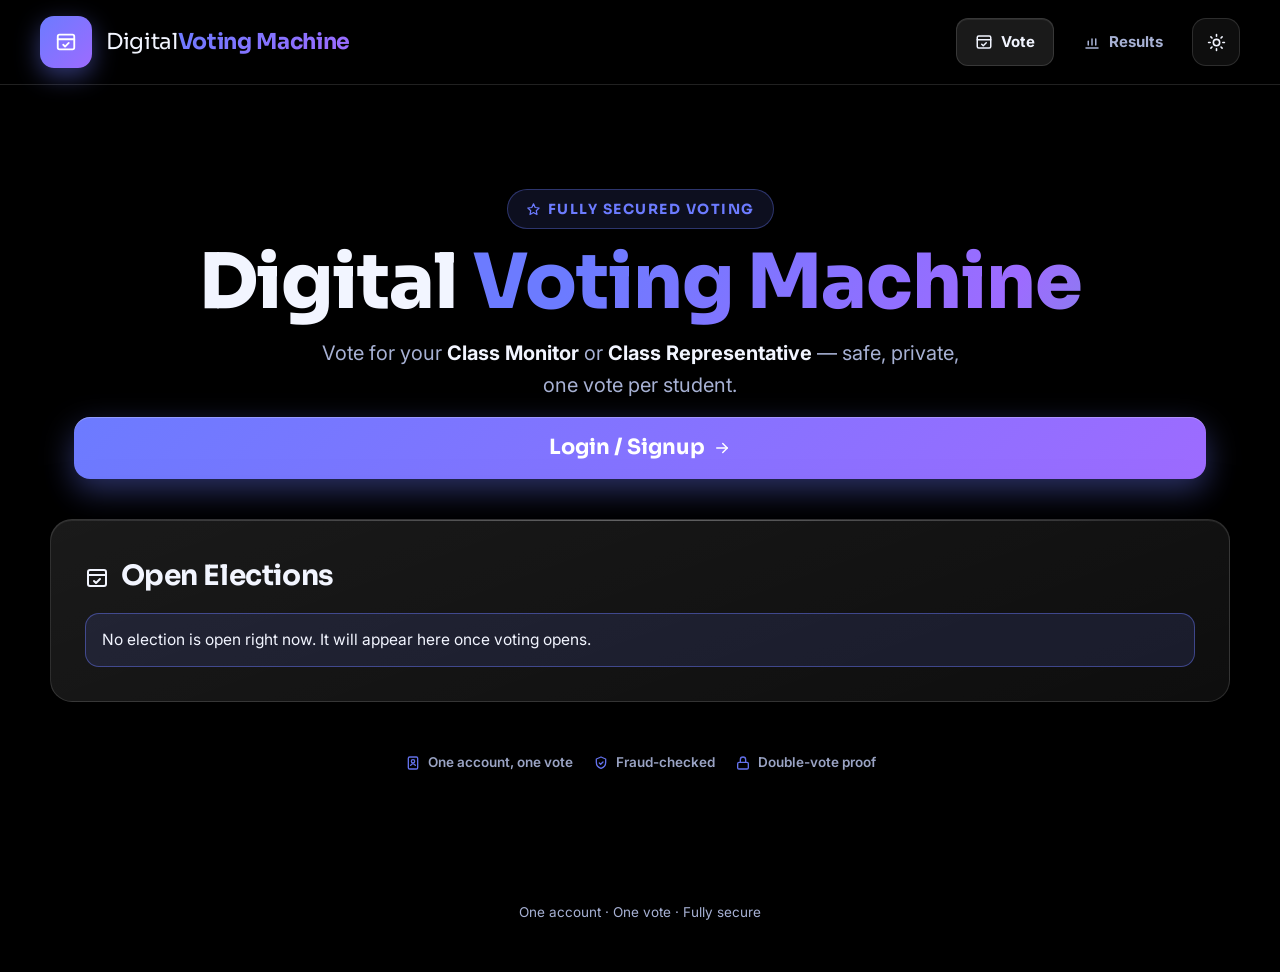
==== commit c78b56cf: "BharatCart Universal — full source" ====
--- a/index.html
+++ b/index.html
@@ -5,7 +5,7 @@
     <meta name="viewport" content="width=device-width, initial-scale=1.0, viewport-fit=cover" />
     <meta name="description" content="Secure online voting for Class Monitor and CR election." />
     <meta name="theme-color" content="#000000" />
-    <title>Class Election — Monitor &amp; CR Voting</title>
+    <title>Digital Voting Machine — Monitor &amp; CR Voting</title>
     <script>
       // No-flash theme: apply saved theme before first paint
       (function () {
